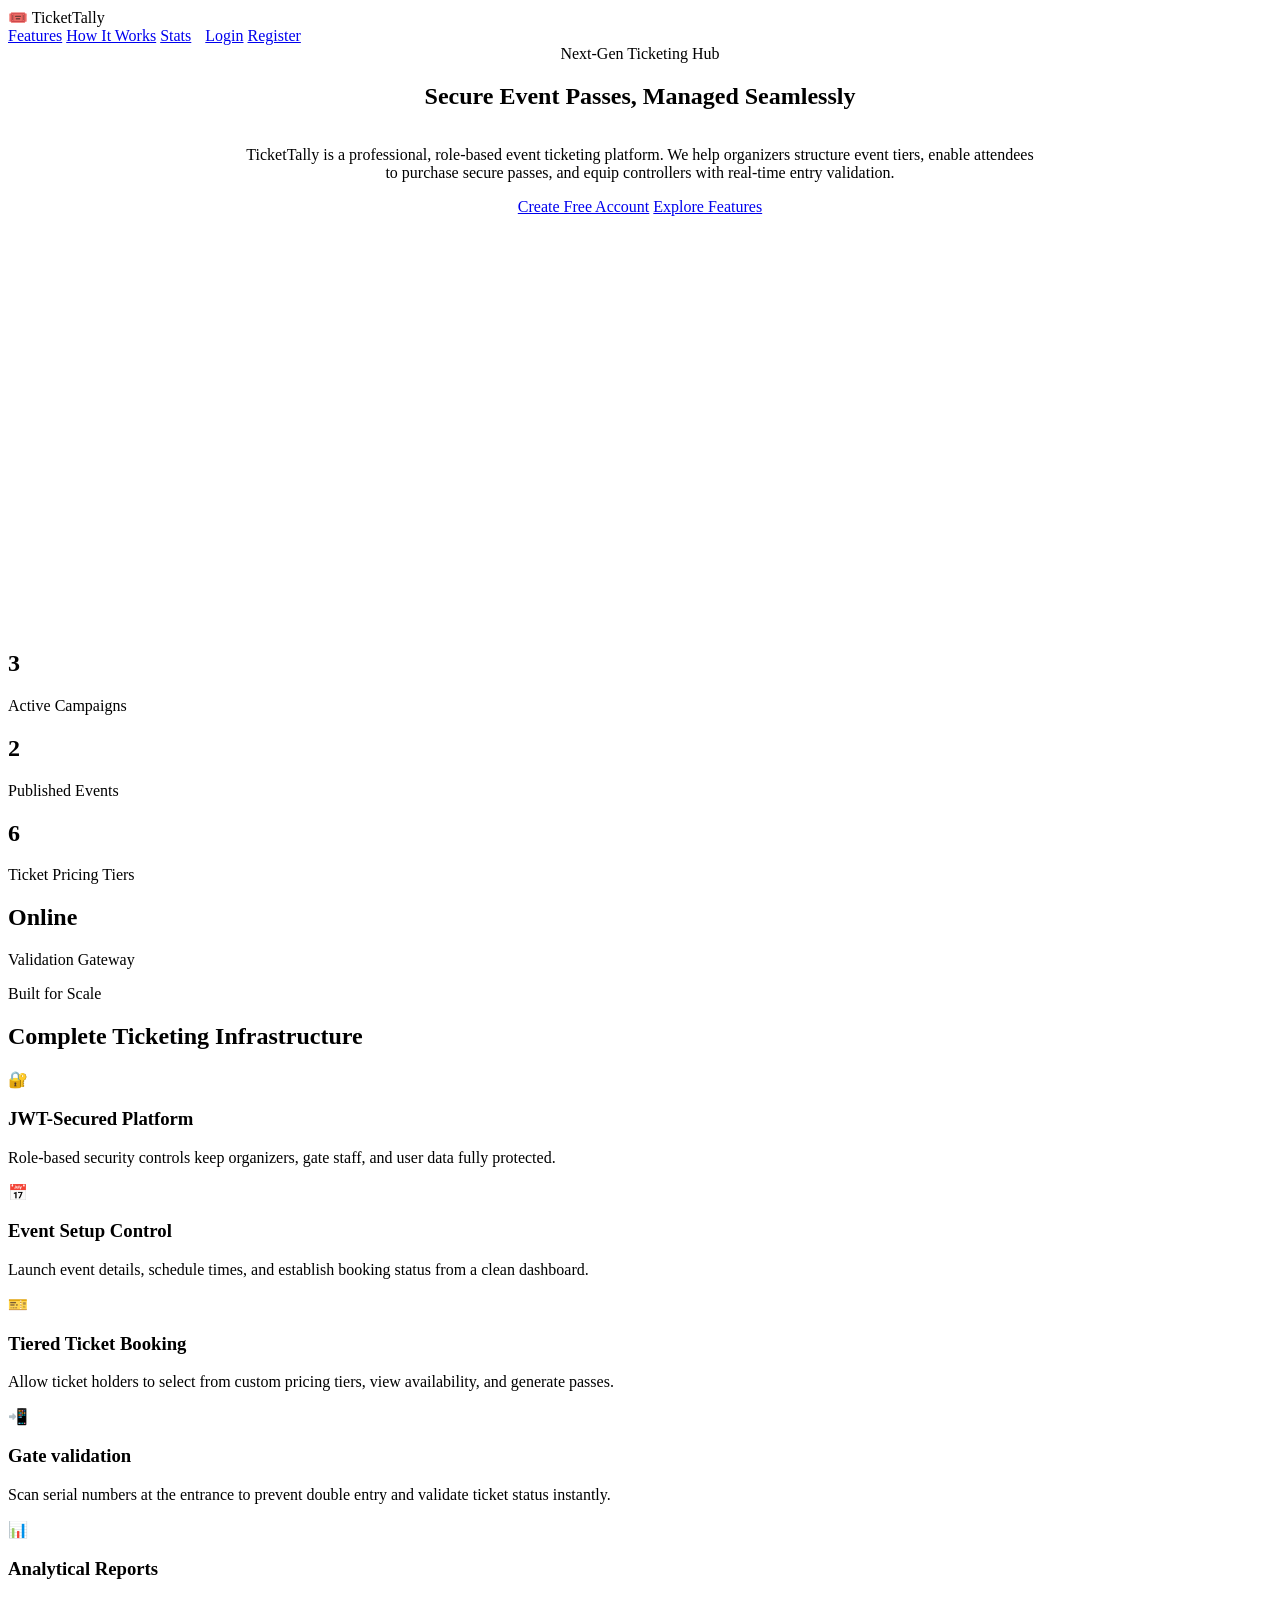
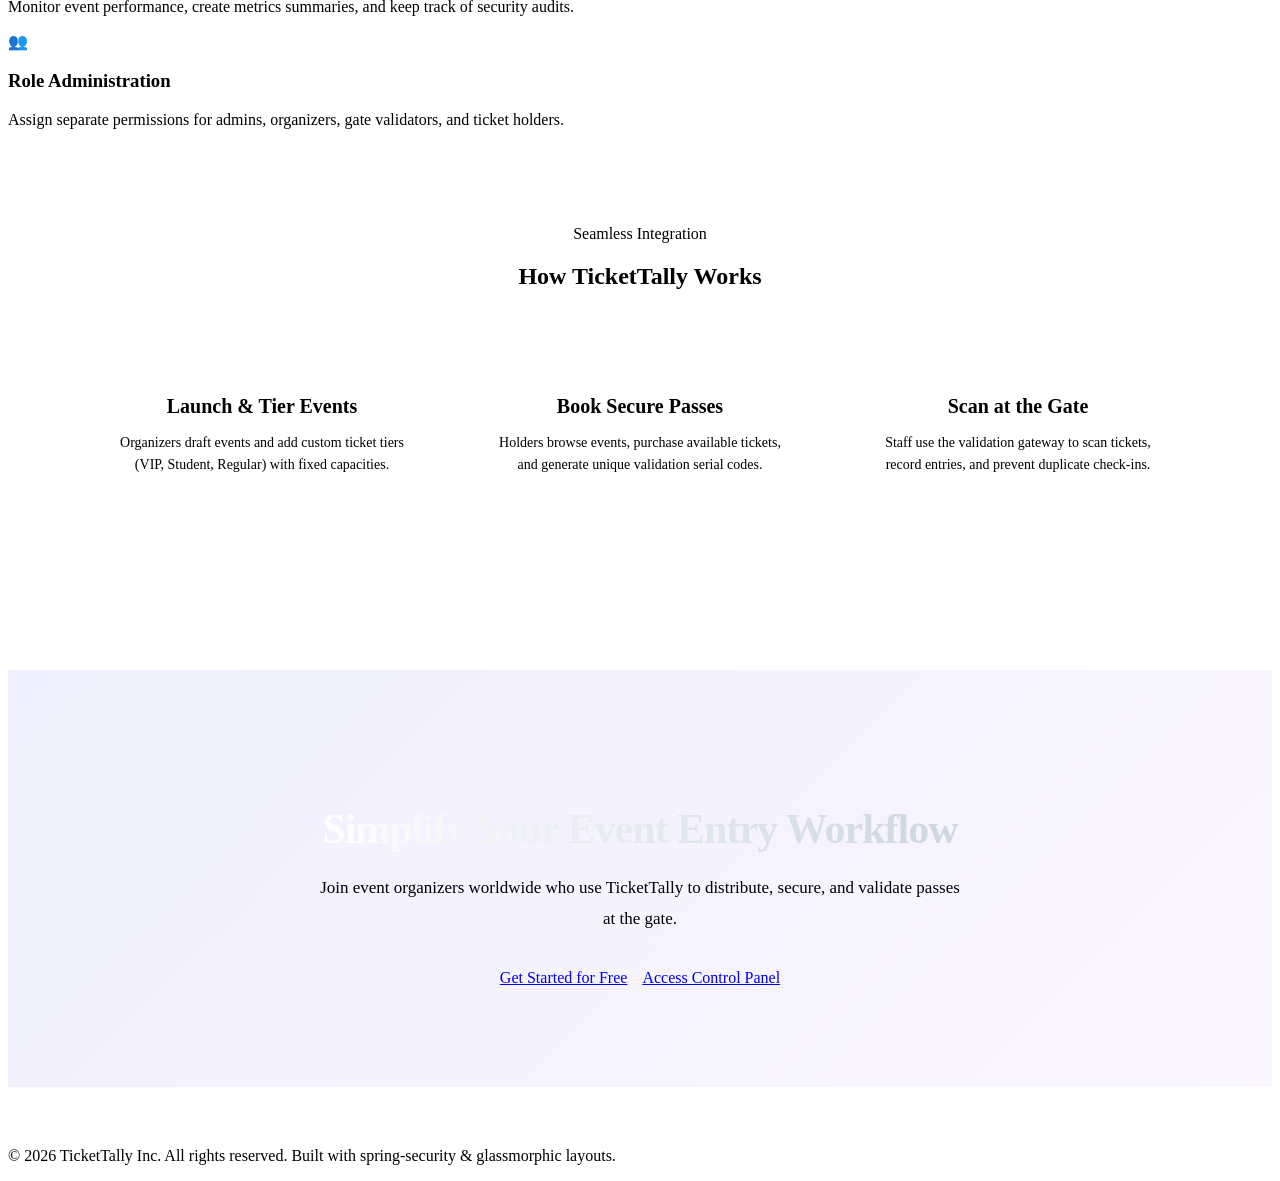
==== index.html @ 5dff45f4 "Add files via upload" ====
<!DOCTYPE html>
<html lang="en">
<head>
    <meta charset="UTF-8">
    <meta name="viewport" content="width=device-width, initial-scale=1.0">
    <title>TicketTally | Secure Event Ticketing & Management</title>
    <link rel="stylesheet" href="css/common.css">
    <link rel="stylesheet" href="css/home.css">
    <style>
        /* Add some specific styling for the homepage enhancements */
        .step-section {
            padding: 80px 80px;
            text-align: center;
        }
        .step-grid {
            display: grid;
            grid-template-columns: repeat(auto-fit, minmax(250px, 1fr));
            gap: 30px;
            margin-top: 50px;
        }
        .step-card {
            position: relative;
            padding: 40px 30px;
            text-align: center;
        }
        .step-number {
            position: absolute;
            top: -25px;
            left: 50%;
            transform: translateX(-50%);
            width: 50px;
            height: 50px;
            background: var(--primary-gradient);
            color: white;
            border-radius: 50%;
            display: grid;
            place-items: center;
            font-size: 20px;
            font-weight: 800;
            box-shadow: 0 0 20px var(--primary-glow);
        }
        .step-card h3 {
            margin-top: 15px;
            margin-bottom: 12px;
            font-size: 20px;
            font-weight: 800;
        }
        .step-card p {
            color: var(--text-muted);
            font-size: 14px;
            line-height: 1.6;
        }
        .cta-section {
            padding: 100px 80px;
            text-align: center;
            background: linear-gradient(135deg, rgba(99, 102, 241, 0.1) 0%, rgba(168, 85, 247, 0.05) 100%);
            border-top: 1px solid var(--border);
            border-bottom: 1px solid var(--border);
            margin: 60px 0;
        }
        .cta-content {
            max-width: 650px;
            margin: 0 auto;
        }
        .cta-content h2 {
            font-size: 42px;
            font-weight: 900;
            margin-bottom: 20px;
            letter-spacing: -1px;
            background: linear-gradient(to right, #ffffff, #cbd5e1);
            -webkit-background-clip: text;
            -webkit-text-fill-color: transparent;
        }
        .cta-content p {
            color: var(--text-muted);
            font-size: 17px;
            line-height: 1.8;
            margin-bottom: 35px;
        }
        .cta-buttons {
            display: flex;
            gap: 15px;
            justify-content: center;
        }
        @media (max-width: 768px) {
            .step-section, .cta-section {
                padding: 60px 20px;
            }
            .cta-content h2 {
                font-size: 32px;
            }
            .cta-buttons {
                flex-direction: column;
            }
        }
        
        /* Centered clean hero section */
        .hero {
            grid-template-columns: 1fr !important;
            text-align: center;
            max-width: 800px;
            margin: 0 auto;
            min-height: 65vh !important;
            justify-items: center;
        }
        .hero-left {
            display: flex;
            flex-direction: column;
            align-items: center;
        }
        .hero-buttons {
            justify-content: center;
        }
    </style>
</head>
<body>

<!-- Navigation Bar -->
<nav class="navbar animate-fade-in">
    <div class="logo">🎟️ TicketTally</div>
    <div class="nav-links">
        <a href="#features">Features</a>
        <a href="#workflow">How It Works</a>
        <a href="#stats">Stats</a>
        <a href="login.html" style="margin-left: 10px;">Login</a>
        <a href="register.html" class="nav-btn">Register</a>
    </div>
</nav>

<!-- Hero Section -->
<section class="hero">
    <div class="hero-left">
        <span class="badge">Next-Gen Ticketing Hub</span>
        <h1>Secure Event Passes, Managed Seamlessly</h1>
        <p>
            TicketTally is a professional, role-based event ticketing platform. We help organizers structure event tiers, enable attendees to purchase secure passes, and equip controllers with real-time entry validation.
        </p>
        <div class="hero-buttons">
            <a href="register.html" class="primary-btn">Create Free Account</a>
            <a href="#features" class="outline-btn">Explore Features</a>
        </div>
    </div>
</section>

<!-- Stats Tracker Section -->
<section class="stats-section animate-fade-up" id="stats">
    <div class="glass-card stat-box">
        <h2 id="totalEvents">3</h2>
        <p>Active Campaigns</p>
    </div>

    <div class="glass-card stat-box">
        <h2 id="publishedEvents">2</h2>
        <p>Published Events</p>
    </div>

    <div class="glass-card stat-box">
        <h2 id="ticketTiers">6</h2>
        <p>Ticket Pricing Tiers</p>
    </div>

    <div class="glass-card stat-box">
        <h2 id="systemStatus" class="success">Online</h2>
        <p>Validation Gateway</p>
    </div>
</section>

<!-- Feature Showcase Section -->
<section class="features-section" id="features">
    <div class="section-title">
        <span>Built for Scale</span>
        <h2>Complete Ticketing Infrastructure</h2>
    </div>

    <div class="features-grid">
        <div class="glass-card feature-card">
            <div class="icon">🔐</div>
            <h3>JWT-Secured Platform</h3>
            <p>Role-based security controls keep organizers, gate staff, and user data fully protected.</p>
        </div>

        <div class="glass-card feature-card">
            <div class="icon">📅</div>
            <h3>Event Setup Control</h3>
            <p>Launch event details, schedule times, and establish booking status from a clean dashboard.</p>
        </div>

        <div class="glass-card feature-card">
            <div class="icon">🎫</div>
            <h3>Tiered Ticket Booking</h3>
            <p>Allow ticket holders to select from custom pricing tiers, view availability, and generate passes.</p>
        </div>

        <div class="glass-card feature-card">
            <div class="icon">📲</div>
            <h3>Gate validation</h3>
            <p>Scan serial numbers at the entrance to prevent double entry and validate ticket status instantly.</p>
        </div>

        <div class="glass-card feature-card">
            <div class="icon">📊</div>
            <h3>Analytical Reports</h3>
            <p>Monitor event performance, create metrics summaries, and keep track of security audits.</p>
        </div>

        <div class="glass-card feature-card">
            <div class="icon">👥</div>
            <h3>Role Administration</h3>
            <p>Assign separate permissions for admins, organizers, gate validators, and ticket holders.</p>
        </div>
    </div>
</section>

<!-- Workflow Steps Section -->
<section class="step-section" id="workflow">
    <div class="section-title">
        <span>Seamless Integration</span>
        <h2>How TicketTally Works</h2>
    </div>

    <div class="step-grid">
        <div class="glass-card step-card">
            <div class="step-number">1</div>
            <h3>Launch & Tier Events</h3>
            <p>Organizers draft events and add custom ticket tiers (VIP, Student, Regular) with fixed capacities.</p>
        </div>

        <div class="glass-card step-card">
            <div class="step-number">2</div>
            <h3>Book Secure Passes</h3>
            <p>Holders browse events, purchase available tickets, and generate unique validation serial codes.</p>
        </div>

        <div class="glass-card step-card">
            <div class="step-number">3</div>
            <h3>Scan at the Gate</h3>
            <p>Staff use the validation gateway to scan tickets, record entries, and prevent duplicate check-ins.</p>
        </div>
    </div>
</section>

<!-- Call to Action Section -->
<section class="cta-section">
    <div class="cta-content">
        <h2>Simplify Your Event Entry Workflow</h2>
        <p>Join event organizers worldwide who use TicketTally to distribute, secure, and validate passes at the gate.</p>
        <div class="cta-buttons">
            <a href="register.html" class="primary-btn">Get Started for Free</a>
            <a href="login.html" class="secondary-btn">Access Control Panel</a>
        </div>
    </div>
</section>

<!-- Footer -->
<footer>
    <p>&copy; 2026 TicketTally Inc. All rights reserved. Built with spring-security & glassmorphic layouts.</p>
</footer>

<script src="js/config.js"></script>
<script src="js/api.js"></script>
<script src="js/home.js"></script>
</body>
</html>
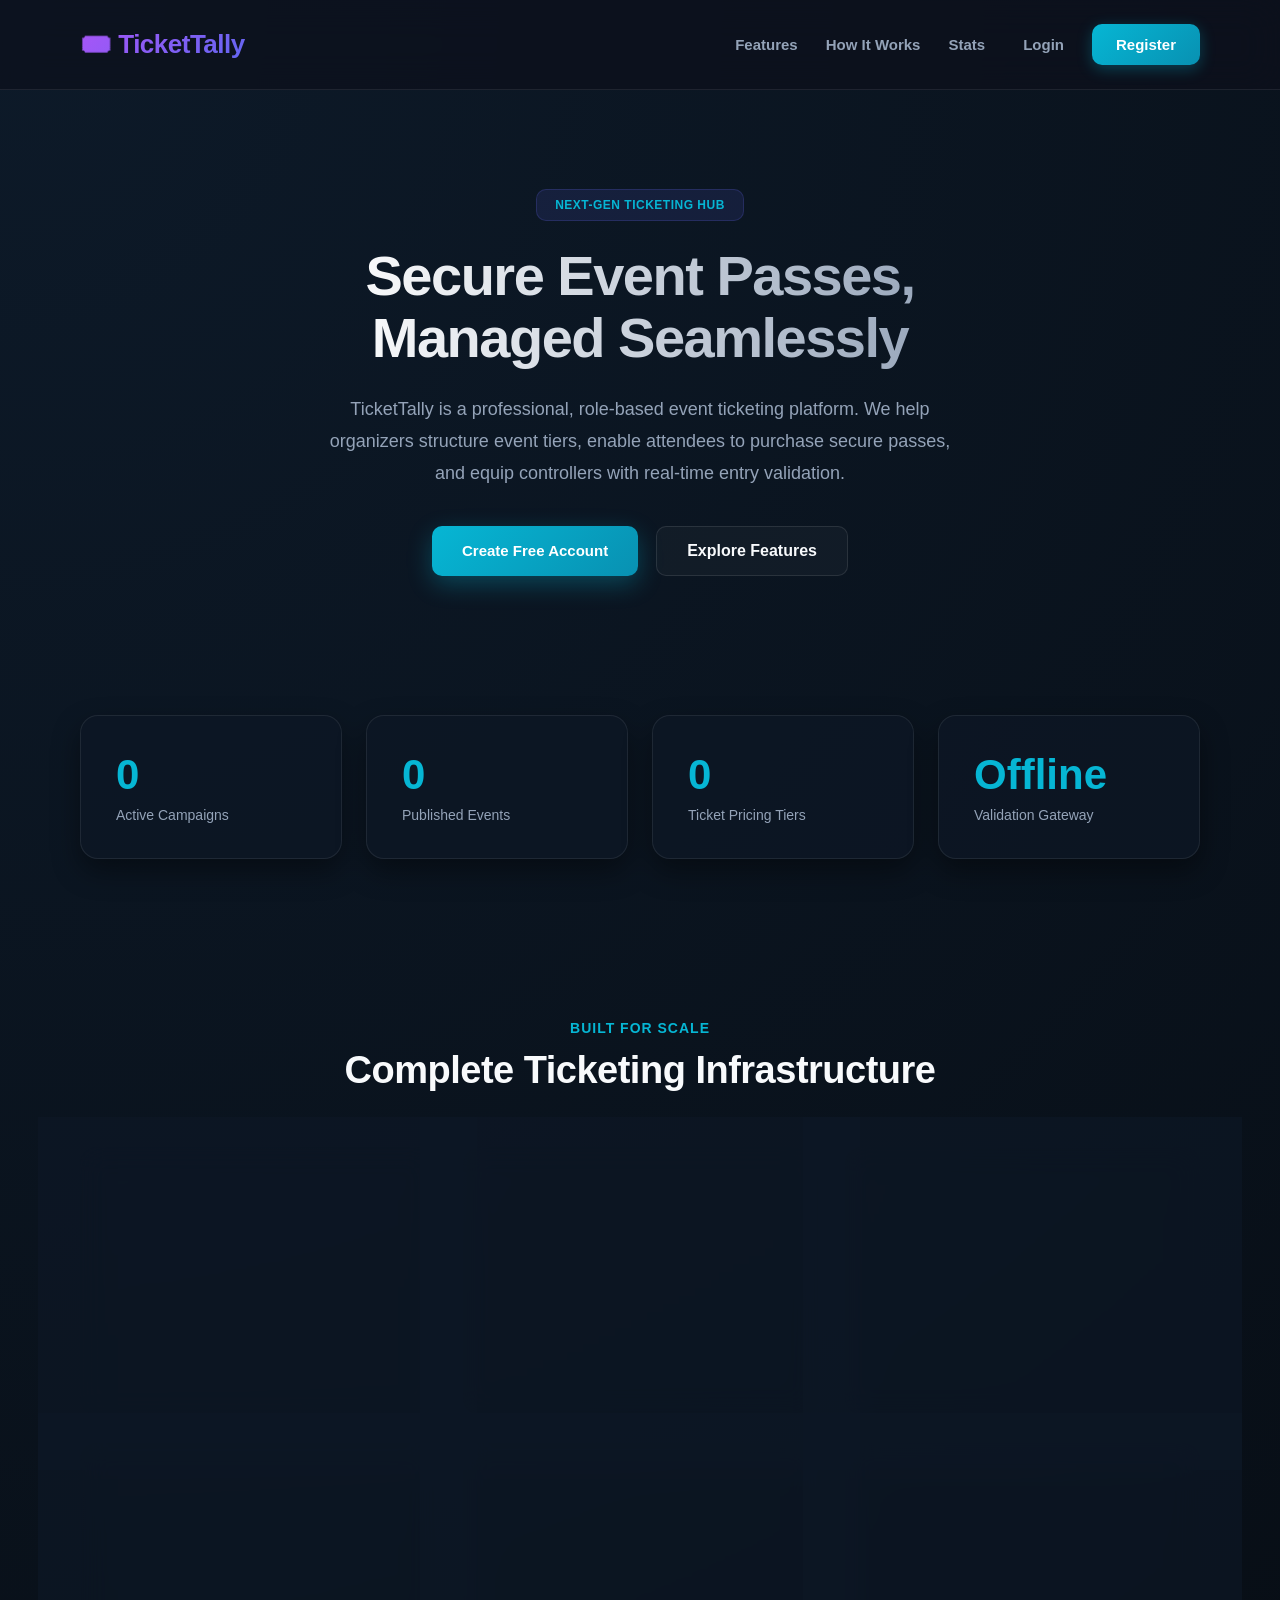
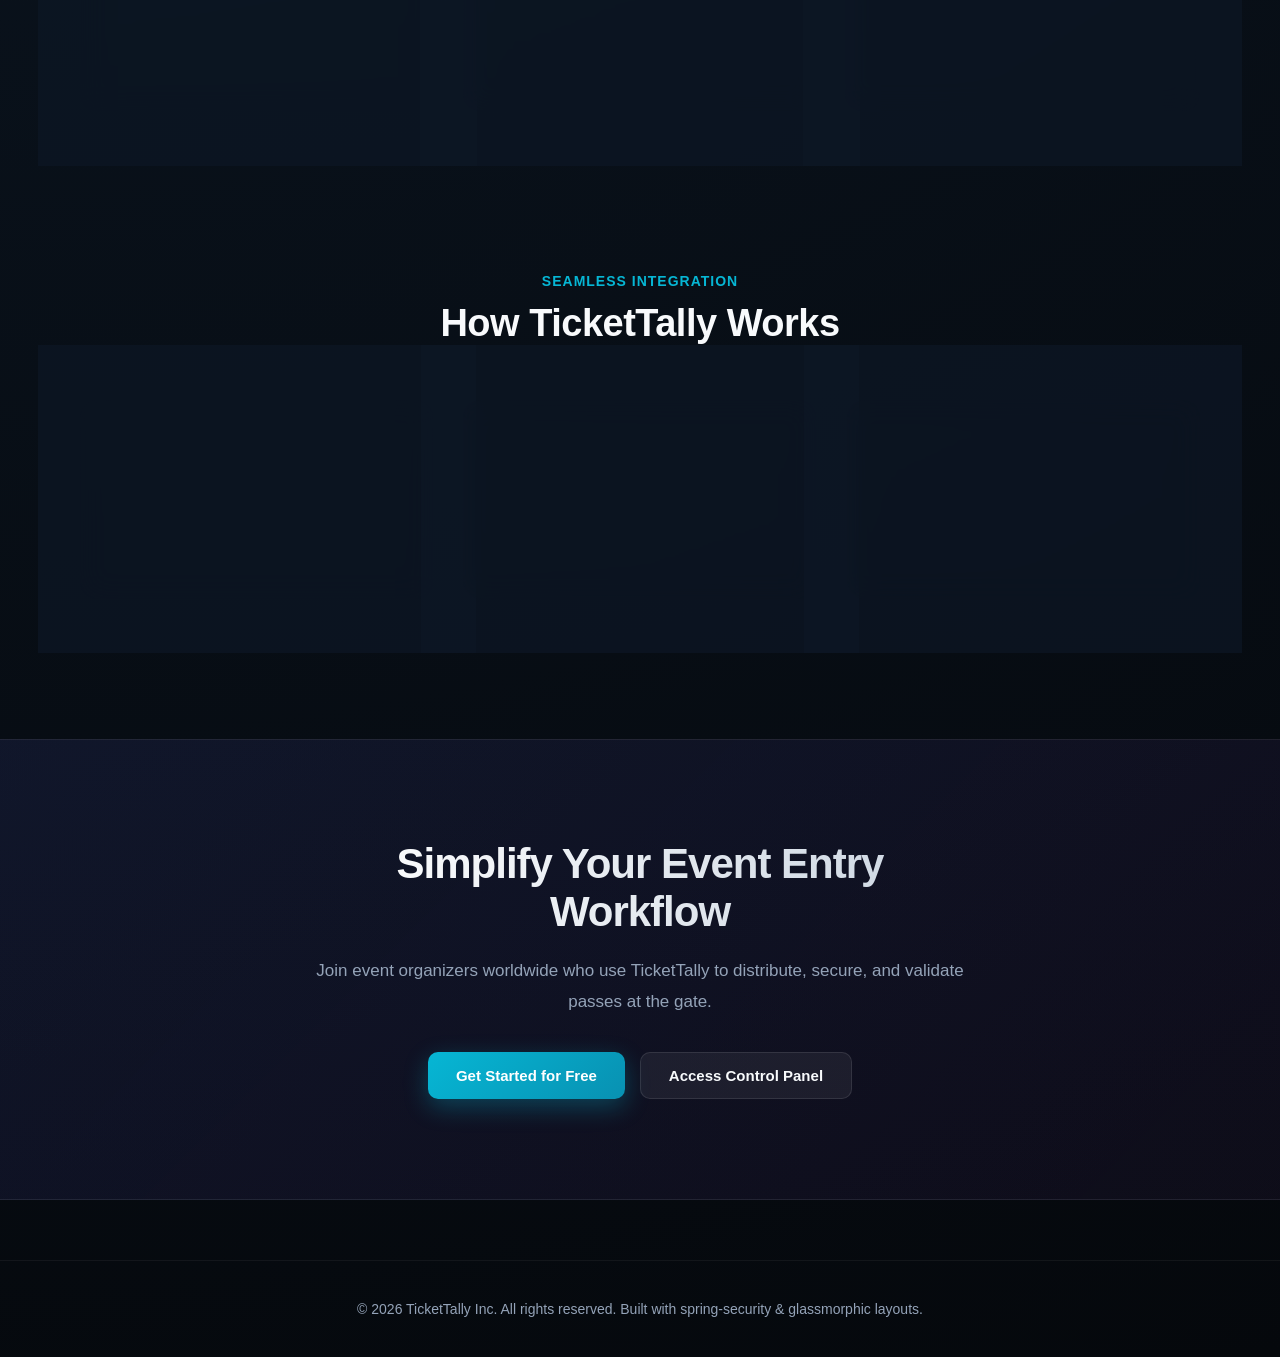
==== commit 229421b4: "Remove 'css/' prefix from stylesheet and script links" ====
--- a/index.html
+++ b/index.html
@@ -4,8 +4,8 @@
     <meta charset="UTF-8">
     <meta name="viewport" content="width=device-width, initial-scale=1.0">
     <title>TicketTally | Secure Event Ticketing & Management</title>
-    <link rel="stylesheet" href="css/common.css">
-    <link rel="stylesheet" href="css/home.css">
+    <link rel="stylesheet" href="common.css">
+    <link rel="stylesheet" href="home.css">
     <style>
         /* Add some specific styling for the homepage enhancements */
         .step-section {
@@ -256,8 +256,8 @@
     <p>&copy; 2026 TicketTally Inc. All rights reserved. Built with spring-security & glassmorphic layouts.</p>
 </footer>
 
-<script src="js/config.js"></script>
-<script src="js/api.js"></script>
-<script src="js/home.js"></script>
+<script src="config.js"></script>
+<script src="api.js"></script>
+<script src="home.js"></script>
 </body>
-</html>+</html>
--- a/common.css
+++ b/common.css
@@ -0,0 +1,371 @@
+@import url('https://fonts.googleapis.com/css2?family=Outfit:wght@300;400;500;600;700;800;900&display=swap');
+
+:root {
+    --primary: #06b6d4;
+    --primary-dark: #0891b2;
+    --primary-gradient: linear-gradient(135deg, #06b6d4, #0891b2);
+    --primary-glow: rgba(6, 182, 212, 0.3);
+    
+    --secondary: #10b981;
+    --secondary-gradient: linear-gradient(135deg, #10b981, #059669);
+    
+    --success: #10b981;
+    --success-gradient: linear-gradient(135deg, #10b981, #059669);
+    --success-glow: rgba(16, 185, 129, 0.25);
+    
+    --danger: #f43f5e;
+    --danger-gradient: linear-gradient(135deg, #f43f5e, #e11d48);
+    --danger-glow: rgba(244, 63, 94, 0.25);
+    
+    --warning: #f59e0b;
+    --warning-gradient: linear-gradient(135deg, #f59e0b, #d97706);
+    
+    --bg: #080d14;
+    --bg-gradient: radial-gradient(circle at top left, #0d1a29 0%, #05080c 100%);
+    --card: rgba(13, 23, 38, 0.7);
+    --card-hover: rgba(20, 36, 59, 0.85);
+    --card-border: rgba(255, 255, 255, 0.08);
+    --card-border-hover: rgba(6, 182, 212, 0.25);
+    
+    --text: #f8fafc;
+    --text-muted: #94a3b8;
+    --border: rgba(255, 255, 255, 0.08);
+    
+    --shadow-sm: 0 4px 12px rgba(0, 0, 0, 0.2);
+    --shadow-md: 0 12px 28px rgba(0, 0, 0, 0.4);
+    --shadow-lg: 0 20px 48px rgba(0, 0, 0, 0.5);
+    
+    --radius-sm: 10px;
+    --radius-md: 18px;
+    --radius-lg: 26px;
+    
+    --font: 'Outfit', sans-serif;
+}
+
+* {
+    margin: 0;
+    padding: 0;
+    box-sizing: border-box;
+    scrollbar-width: thin;
+    scrollbar-color: rgba(255, 255, 255, 0.15) transparent;
+}
+
+/* Beautiful custom scrollbars */
+::-webkit-scrollbar {
+    width: 6px;
+    height: 6px;
+}
+::-webkit-scrollbar-track {
+    background: transparent;
+}
+::-webkit-scrollbar-thumb {
+    background: rgba(255, 255, 255, 0.15);
+    border-radius: 10px;
+}
+::-webkit-scrollbar-thumb:hover {
+    background: rgba(255, 255, 255, 0.3);
+}
+
+html {
+    scroll-behavior: smooth;
+}
+
+body {
+    font-family: var(--font);
+    background: var(--bg);
+    background-image: var(--bg-gradient);
+    color: var(--text);
+    min-height: 100vh;
+    overflow-x: hidden;
+}
+
+a {
+    text-decoration: none;
+    color: inherit;
+    transition: all 0.25s ease;
+}
+
+/* Common Layout structure */
+.dashboard-layout {
+    min-height: 100vh;
+    display: flex;
+}
+
+.main-content {
+    flex: 1;
+    margin-left: 280px;
+    padding: 40px;
+    width: calc(100% - 280px);
+    min-height: 100vh;
+}
+
+/* Glassmorphism style card */
+.glass-card {
+    background: var(--card);
+    border: 1px solid var(--card-border);
+    border-radius: var(--radius-md);
+    padding: 30px;
+    box-shadow: var(--shadow-md);
+    backdrop-filter: blur(14px);
+    -webkit-backdrop-filter: blur(14px);
+    transition: all 0.3s cubic-bezier(0.4, 0, 0.2, 1);
+}
+
+.glass-card:hover {
+    border-color: var(--card-border-hover);
+    box-shadow: var(--shadow-lg), 0 0 15px rgba(99, 102, 241, 0.1);
+    transform: translateY(-4px);
+}
+
+/* Dynamic Buttons */
+.btn, .primary-btn, .secondary-btn, .danger-btn, .ghost-btn {
+    display: inline-flex;
+    align-items: center;
+    justify-content: center;
+    gap: 10px;
+    padding: 14px 28px;
+    border-radius: var(--radius-sm);
+    border: none;
+    cursor: pointer;
+    font-weight: 600;
+    font-size: 15px;
+    font-family: var(--font);
+    transition: all 0.25s cubic-bezier(0.4, 0, 0.2, 1);
+}
+
+.primary-btn {
+    background: var(--primary-gradient);
+    color: white;
+    box-shadow: 0 8px 24px var(--primary-glow);
+}
+
+.primary-btn:hover:not(:disabled) {
+    transform: translateY(-3px);
+    box-shadow: 0 12px 32px var(--primary-glow);
+    filter: brightness(1.1);
+}
+
+.secondary-btn {
+    background: rgba(255, 255, 255, 0.06);
+    color: var(--text);
+    border: 1px solid rgba(255, 255, 255, 0.1);
+}
+
+.secondary-btn:hover:not(:disabled) {
+    background: rgba(255, 255, 255, 0.12);
+    border-color: rgba(255, 255, 255, 0.2);
+    transform: translateY(-3px);
+}
+
+.danger-btn {
+    background: var(--danger-gradient);
+    color: white;
+    box-shadow: 0 8px 24px var(--danger-glow);
+}
+
+.danger-btn:hover:not(:disabled) {
+    transform: translateY(-3px);
+    box-shadow: 0 12px 32px var(--danger-glow);
+    filter: brightness(1.1);
+}
+
+.ghost-btn {
+    background: transparent;
+    color: var(--text-muted);
+    border: 1px solid transparent;
+}
+
+.ghost-btn:hover:not(:disabled) {
+    color: var(--text);
+    background: rgba(255, 255, 255, 0.04);
+}
+
+button:disabled, .primary-btn:disabled, .secondary-btn:disabled {
+    opacity: 0.5;
+    cursor: not-allowed;
+    transform: none !important;
+    box-shadow: none !important;
+}
+
+/* Beautiful Form styling */
+.form-group {
+    display: flex;
+    flex-direction: column;
+    margin-bottom: 24px;
+}
+
+.form-group label {
+    font-weight: 500;
+    font-size: 14px;
+    color: var(--text-muted);
+    margin-bottom: 8px;
+    letter-spacing: 0.5px;
+    text-transform: uppercase;
+}
+
+.form-group input,
+.form-group select,
+.form-group textarea {
+    background: rgba(255, 255, 255, 0.04);
+    border: 1.5px solid rgba(255, 255, 255, 0.08);
+    border-radius: var(--radius-sm);
+    padding: 14px 18px;
+    color: var(--text);
+    font-size: 15px;
+    outline: none;
+    font-family: var(--font);
+    transition: all 0.25s ease;
+}
+
+.form-group input::placeholder,
+.form-group textarea::placeholder {
+    color: rgba(255, 255, 255, 0.25);
+}
+
+.form-group input:focus,
+.form-group select:focus,
+.form-group textarea:focus {
+    border-color: var(--primary);
+    background: rgba(255, 255, 255, 0.07);
+    box-shadow: 0 0 0 4px rgba(99, 102, 241, 0.15);
+}
+
+.form-group select option {
+    background: #0f1220;
+    color: var(--text);
+}
+
+/* Status Badges */
+.status-badge {
+    display: inline-flex;
+    align-items: center;
+    padding: 6px 14px;
+    border-radius: 20px;
+    font-size: 12px;
+    font-weight: 700;
+    text-transform: uppercase;
+    letter-spacing: 0.8px;
+}
+
+.status-badge.published, .status-badge.valid, .status-badge.online {
+    background: rgba(16, 185, 129, 0.12);
+    color: #34d399;
+    border: 1px solid rgba(16, 185, 129, 0.2);
+}
+
+.status-badge.draft, .status-badge.warning {
+    background: rgba(245, 158, 11, 0.12);
+    color: #fbbf24;
+    border: 1px solid rgba(245, 158, 11, 0.2);
+}
+
+.status-badge.cancelled, .status-badge.already_used, .status-badge.invalid, .status-badge.offline {
+    background: rgba(244, 63, 94, 0.12);
+    color: #fb7185;
+    border: 1px solid rgba(244, 63, 94, 0.2);
+}
+
+/* Top bar styled */
+.topbar {
+    display: flex;
+    justify-content: space-between;
+    align-items: center;
+    margin-bottom: 40px;
+}
+
+.topbar h1 {
+    font-size: 32px;
+    font-weight: 800;
+    letter-spacing: -0.5px;
+    background: linear-gradient(to right, #ffffff, #cbd5e1);
+    -webkit-background-clip: text;
+    -webkit-text-fill-color: transparent;
+}
+
+.topbar p {
+    color: var(--text-muted);
+    margin-top: 4px;
+}
+
+.user-pill {
+    display: flex;
+    align-items: center;
+    gap: 14px;
+    background: rgba(255, 255, 255, 0.03);
+    border: 1px solid rgba(255, 255, 255, 0.08);
+    padding: 10px 18px;
+    border-radius: 50px;
+    transition: all 0.25s ease;
+}
+
+.user-pill:hover {
+    background: rgba(255, 255, 255, 0.06);
+    border-color: rgba(255, 255, 255, 0.15);
+}
+
+.user-pill .avatar {
+    width: 38px;
+    height: 38px;
+    background: var(--primary-gradient);
+    color: white;
+    display: grid;
+    place-items: center;
+    border-radius: 50%;
+    font-weight: 800;
+    font-size: 15px;
+    box-shadow: 0 0 10px rgba(99, 102, 241, 0.3);
+}
+
+.user-pill .info {
+    display: flex;
+    flex-direction: column;
+}
+
+.user-pill .info strong {
+    font-size: 14px;
+    color: var(--text);
+    line-height: 1.2;
+}
+
+.user-pill .info small {
+    font-size: 11px;
+    color: var(--text-muted);
+    font-weight: 600;
+    text-transform: uppercase;
+    letter-spacing: 0.5px;
+    margin-top: 2px;
+}
+
+/* Animations */
+@keyframes fadeIn {
+    from { opacity: 0; }
+    to { opacity: 1; }
+}
+
+@keyframes fadeUp {
+    from {
+        opacity: 0;
+        transform: translateY(20px);
+    }
+    to {
+        opacity: 1;
+        transform: translateY(0);
+    }
+}
+
+.animate-fade-in {
+    animation: fadeIn 0.4s ease forwards;
+}
+
+.animate-fade-up {
+    animation: fadeUp 0.5s cubic-bezier(0.16, 1, 0.3, 1) forwards;
+}
+
+/* Responsive adjustment */
+@media (max-width: 950px) {
+    .main-content {
+        margin-left: 0;
+        padding: 30px 20px;
+        width: 100%;
+    }
+}
--- a/home.css
+++ b/home.css
@@ -0,0 +1,316 @@
+body {
+    background: var(--bg);
+    background-image: var(--bg-gradient);
+    color: var(--text);
+}
+
+.navbar {
+    width: 100%;
+    padding: 24px 80px;
+    display: flex;
+    justify-content: space-between;
+    align-items: center;
+    background: rgba(13, 16, 28, 0.7);
+    backdrop-filter: blur(18px);
+    -webkit-backdrop-filter: blur(18px);
+    border-bottom: 1px solid rgba(255, 255, 255, 0.08);
+    position: sticky;
+    top: 0;
+    z-index: 100;
+}
+
+.logo {
+    font-size: 26px;
+    font-weight: 900;
+    background: linear-gradient(135deg, #a855f7, #6366f1);
+    -webkit-background-clip: text;
+    -webkit-text-fill-color: transparent;
+    letter-spacing: -0.5px;
+}
+
+.nav-links {
+    display: flex;
+    gap: 28px;
+    align-items: center;
+}
+
+.nav-links a {
+    color: var(--text-muted);
+    font-weight: 600;
+    font-size: 15px;
+}
+
+.nav-links a:hover {
+    color: var(--primary);
+}
+
+.nav-btn {
+    background: var(--primary-gradient) !important;
+    color: white !important;
+    padding: 12px 24px;
+    border-radius: var(--radius-sm);
+    box-shadow: 0 4px 15px var(--primary-glow);
+}
+
+.nav-btn:hover {
+    transform: translateY(-2px);
+    box-shadow: 0 8px 20px var(--primary-glow);
+}
+
+.hero {
+    min-height: 85vh;
+    padding: 80px;
+    display: grid;
+    grid-template-columns: 1.15fr .85fr;
+    align-items: center;
+    gap: 60px;
+}
+
+.hero-left {
+    animation: slideLeft 0.8s ease;
+}
+
+.badge {
+    display: inline-block;
+    background: rgba(99, 102, 241, 0.12);
+    color: var(--primary);
+    border: 1px solid rgba(99, 102, 241, 0.2);
+    padding: 8px 18px;
+    border-radius: var(--radius-sm);
+    font-weight: 700;
+    margin-bottom: 24px;
+    text-transform: uppercase;
+    font-size: 12px;
+    letter-spacing: 0.5px;
+}
+
+.hero-left h1 {
+    font-size: 56px;
+    font-weight: 900;
+    line-height: 1.1;
+    margin-bottom: 24px;
+    letter-spacing: -1.5px;
+    background: linear-gradient(to right, #ffffff, #94a3b8);
+    -webkit-background-clip: text;
+    -webkit-text-fill-color: transparent;
+}
+
+.hero-left p {
+    font-size: 18px;
+    line-height: 1.8;
+    color: var(--text-muted);
+    margin-bottom: 36px;
+}
+
+.hero-buttons {
+    display: flex;
+    gap: 18px;
+}
+
+.hero-buttons .primary-btn {
+    padding: 15px 30px;
+}
+
+.hero-buttons .outline-btn {
+    border: 1.5px solid rgba(255, 255, 255, 0.1);
+    color: var(--text);
+    background: rgba(255, 255, 255, 0.03);
+    padding: 15px 30px;
+    border-radius: var(--radius-sm);
+    font-weight: 600;
+    transition: all 0.25s ease;
+}
+
+.hero-buttons .outline-btn:hover {
+    background: rgba(255, 255, 255, 0.08);
+    border-color: rgba(255, 255, 255, 0.2);
+    transform: translateY(-3px);
+}
+
+.hero-right {
+    display: flex;
+    justify-content: center;
+    animation: slideRight 0.8s ease;
+}
+
+.ticket-card {
+    width: 390px;
+    padding: 30px;
+}
+
+.ticket-top,
+.ticket-footer {
+    display: flex;
+    justify-content: space-between;
+    align-items: center;
+}
+
+.ticket-top h3 {
+    color: var(--primary);
+    font-size: 24px;
+    font-weight: 800;
+    letter-spacing: -0.5px;
+}
+
+.ticket-top span {
+    font-size: 12px;
+}
+
+.ticket-body {
+    text-align: center;
+    padding: 36px 0;
+}
+
+.ticket-body p {
+    color: var(--text-muted);
+    font-size: 14px;
+}
+
+.ticket-body h2 {
+    font-size: 48px;
+    font-weight: 900;
+    margin: 14px 0 22px;
+    letter-spacing: -1px;
+    color: var(--text);
+}
+
+.qr-box {
+    width: 120px;
+    height: 120px;
+    margin: auto;
+    border-radius: var(--radius-sm);
+    background: rgba(255, 255, 255, 0.04);
+    border: 1px dashed rgba(255, 255, 255, 0.15);
+    display: flex;
+    justify-content: center;
+    align-items: center;
+    color: var(--primary);
+    font-weight: 800;
+    font-size: 30px;
+}
+
+.ticket-footer {
+    color: var(--text-muted);
+    font-weight: 600;
+    font-size: 13px;
+}
+
+.stats-section {
+    padding: 40px 80px 80px;
+    display: grid;
+    grid-template-columns: repeat(auto-fit, minmax(200px, 1fr));
+    gap: 24px;
+}
+
+.stat-box {
+    padding: 35px;
+}
+
+.stat-box h2 {
+    color: var(--primary);
+    font-size: 42px;
+    font-weight: 900;
+}
+
+.stat-box p {
+    color: var(--text-muted);
+    margin-top: 8px;
+    font-size: 14px;
+}
+
+.features-section {
+    padding: 80px;
+}
+
+.section-title {
+    text-align: center;
+    margin-bottom: 55px;
+}
+
+.section-title span {
+    color: var(--primary);
+    font-weight: 700;
+    font-size: 14px;
+    text-transform: uppercase;
+    letter-spacing: 1px;
+}
+
+.section-title h2 {
+    font-size: 38px;
+    font-weight: 900;
+    margin-top: 12px;
+    letter-spacing: -0.5px;
+}
+
+.features-grid {
+    display: grid;
+    grid-template-columns: repeat(auto-fit, minmax(280px, 1fr));
+    gap: 28px;
+}
+
+.feature-card {
+    padding: 36px;
+}
+
+.icon {
+    width: 66px;
+    height: 66px;
+    background: rgba(255, 255, 255, 0.04);
+    border: 1px solid rgba(255, 255, 255, 0.08);
+    color: var(--primary);
+    border-radius: 18px;
+    display: flex;
+    justify-content: center;
+    align-items: center;
+    font-size: 30px;
+    margin-bottom: 22px;
+}
+
+.feature-card h3 {
+    font-size: 20px;
+    margin-bottom: 12px;
+    color: var(--text);
+    font-weight: 800;
+}
+
+.feature-card p {
+    color: var(--text-muted);
+    line-height: 1.7;
+    font-size: 14px;
+}
+
+footer {
+    text-align: center;
+    padding: 40px 30px;
+    color: var(--text-muted);
+    border-top: 1px solid rgba(255, 255, 255, 0.05);
+    font-size: 14px;
+}
+
+@media (max-width: 1000px) {
+    .navbar {
+        padding: 20px 30px;
+    }
+
+    .hero {
+        grid-template-columns: 1fr;
+        text-align: center;
+        padding: 60px 30px;
+    }
+
+    .hero-buttons {
+        justify-content: center;
+    }
+
+    .hero-left h1 {
+        font-size: 40px;
+    }
+
+    .stats-section {
+        padding: 40px 30px;
+    }
+
+    .features-section {
+        padding: 60px 30px;
+    }
+}
